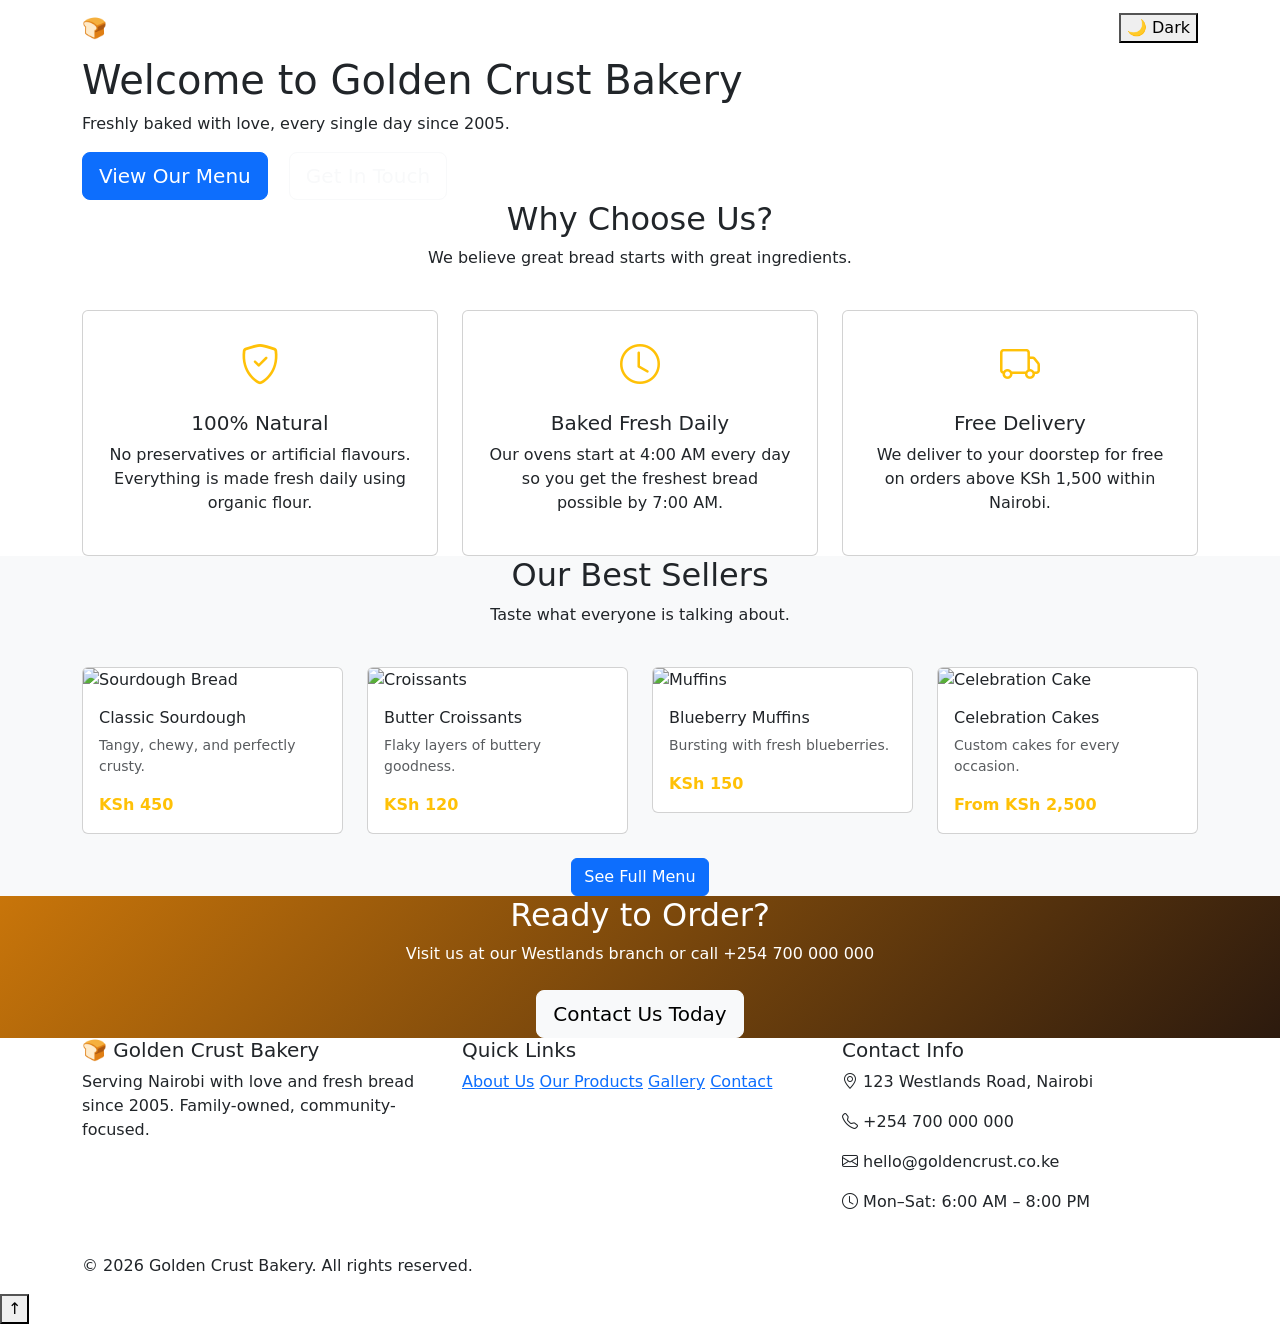
==== index.html @ a9cc8708 "Adding index html file and its contents" ====
<!DOCTYPE html>
<html lang="en">
<head>
  <meta charset="UTF-8" />
  <!-- This makes the page look right on mobile screens -->
  <meta name="viewport" content="width=device-width, initial-scale=1.0" />
  <title>Golden Crust Bakery – Home</title>

  <!-- Bootstrap 5 CSS (from CDN – no install needed) -->
  <link href="https://cdn.jsdelivr.net/npm/bootstrap@5.3.0/dist/css/bootstrap.min.css" rel="stylesheet" />

  <!-- Bootstrap Icons for nice icons -->
  <link href="https://cdn.jsdelivr.net/npm/bootstrap-icons@1.10.5/font/bootstrap-icons.css" rel="stylesheet" />

  <!-- Our custom CSS -->
  <link rel="stylesheet" href="css/style.css" />
</head>
<body>

  <!-- ===================== NAVIGATION BAR ===================== -->
  <nav class="navbar navbar-expand-lg navbar-dark sticky-top">
    <div class="container">
      <!-- Logo / Brand name -->
      <a class="navbar-brand" href="index.html">🍞 Golden Crust</a>

      <!-- This button appears on mobile to show/hide the menu -->
      <button class="navbar-toggler" type="button"
              data-bs-toggle="collapse" data-bs-target="#navbarNav">
        <span class="navbar-toggler-icon"></span>
      </button>

      <!-- Navigation links -->
      <div class="collapse navbar-collapse" id="navbarNav">
        <ul class="navbar-nav ms-auto align-items-center">
          <li class="nav-item"><a class="nav-link" href="index.html">Home</a></li>
          <li class="nav-item"><a class="nav-link" href="about.html">About</a></li>
          <li class="nav-item"><a class="nav-link" href="products.html">Products</a></li>
          <li class="nav-item"><a class="nav-link" href="gallery.html">Gallery</a></li>
          <li class="nav-item"><a class="nav-link" href="blog.html">Blog</a></li>
          <li class="nav-item"><a class="nav-link" href="faq.html">FAQ</a></li>
          <li class="nav-item"><a class="nav-link" href="testimonials.html">Reviews</a></li>
          <li class="nav-item"><a class="nav-link" href="contact.html">Contact</a></li>
          <!-- Dark mode toggle button -->
          <li class="nav-item ms-2">
            <button id="darkModeToggle">🌙 Dark</button>
          </li>
        </ul>
      </div>
    </div>
  </nav>

  <!-- ===================== HERO SECTION ===================== -->
  <section class="hero-section">
    <div class="container">
      <h1>Welcome to Golden Crust Bakery</h1>
      <p>Freshly baked with love, every single day since 2005.</p>
      <a href="products.html" class="btn btn-primary btn-lg me-3">View Our Menu</a>
      <a href="contact.html" class="btn btn-outline-light btn-lg">Get In Touch</a>
    </div>
  </section>

  <!-- ===================== FEATURES SECTION ===================== -->
  <section class="section-padding">
    <div class="container">
      <h2 class="section-title text-center">Why Choose Us?</h2>
      <p class="section-subtitle text-center">We believe great bread starts with great ingredients.</p>

      <!-- Bootstrap grid: 3 columns on desktop, 1 on mobile -->
      <div class="row g-4 mt-2">
        <div class="col-md-4">
          <div class="card text-center p-4">
            <i class="bi bi-shield-check fs-1 text-warning mb-3"></i>
            <h5>100% Natural</h5>
            <p>No preservatives or artificial flavours. Everything is made fresh daily using organic flour.</p>
          </div>
        </div>
        <div class="col-md-4">
          <div class="card text-center p-4">
            <i class="bi bi-clock fs-1 text-warning mb-3"></i>
            <h5>Baked Fresh Daily</h5>
            <p>Our ovens start at 4:00 AM every day so you get the freshest bread possible by 7:00 AM.</p>
          </div>
        </div>
        <div class="col-md-4">
          <div class="card text-center p-4">
            <i class="bi bi-truck fs-1 text-warning mb-3"></i>
            <h5>Free Delivery</h5>
            <p>We deliver to your doorstep for free on orders above KSh 1,500 within Nairobi.</p>
          </div>
        </div>
      </div>
    </div>
  </section>

  <!-- ===================== FEATURED PRODUCTS SECTION ===================== -->
  <section class="section-padding bg-light">
    <div class="container">
      <h2 class="section-title text-center">Our Best Sellers</h2>
      <p class="section-subtitle text-center">Taste what everyone is talking about.</p>

      <div class="row g-4 mt-2">
        <div class="col-md-3">
          <div class="card">
            <img src="https://placehold.co/400x250?text=Sourdough" class="card-img-top" alt="Sourdough Bread" />
            <div class="card-body">
              <h6 class="card-title">Classic Sourdough</h6>
              <p class="card-text text-muted small">Tangy, chewy, and perfectly crusty.</p>
              <strong class="text-warning">KSh 450</strong>
            </div>
          </div>
        </div>
        <div class="col-md-3">
          <div class="card">
            <img src="https://placehold.co/400x250?text=Croissants" class="card-img-top" alt="Croissants" />
            <div class="card-body">
              <h6 class="card-title">Butter Croissants</h6>
              <p class="card-text text-muted small">Flaky layers of buttery goodness.</p>
              <strong class="text-warning">KSh 120</strong>
            </div>
          </div>
        </div>
        <div class="col-md-3">
          <div class="card">
            <img src="https://placehold.co/400x250?text=Muffins" class="card-img-top" alt="Muffins" />
            <div class="card-body">
              <h6 class="card-title">Blueberry Muffins</h6>
              <p class="card-text text-muted small">Bursting with fresh blueberries.</p>
              <strong class="text-warning">KSh 150</strong>
            </div>
          </div>
        </div>
        <div class="col-md-3">
          <div class="card">
            <img src="https://placehold.co/400x250?text=Cake" class="card-img-top" alt="Celebration Cake" />
            <div class="card-body">
              <h6 class="card-title">Celebration Cakes</h6>
              <p class="card-text text-muted small">Custom cakes for every occasion.</p>
              <strong class="text-warning">From KSh 2,500</strong>
            </div>
          </div>
        </div>
      </div>

      <div class="text-center mt-4">
        <a href="products.html" class="btn btn-primary">See Full Menu</a>
      </div>
    </div>
  </section>

  <!-- ===================== CALL TO ACTION ===================== -->
  <section class="section-padding text-center" style="background: linear-gradient(135deg, #c8750a, #2c1a0e); color: white;">
    <div class="container">
      <h2>Ready to Order?</h2>
      <p class="mt-2 mb-4">Visit us at our Westlands branch or call +254 700 000 000</p>
      <a href="contact.html" class="btn btn-light btn-lg">Contact Us Today</a>
    </div>
  </section>

  <!-- ===================== FOOTER ===================== -->
  <footer>
    <div class="container">
      <div class="row">
        <div class="col-md-4 mb-4">
          <h5>🍞 Golden Crust Bakery</h5>
          <p>Serving Nairobi with love and fresh bread since 2005. Family-owned, community-focused.</p>
        </div>
        <div class="col-md-4 mb-4">
          <h5>Quick Links</h5>
          <a href="about.html">About Us</a>
          <a href="products.html">Our Products</a>
          <a href="gallery.html">Gallery</a>
          <a href="contact.html">Contact</a>
        </div>
        <div class="col-md-4 mb-4">
          <h5>Contact Info</h5>
          <p><i class="bi bi-geo-alt"></i> 123 Westlands Road, Nairobi</p>
          <p><i class="bi bi-telephone"></i> +254 700 000 000</p>
          <p><i class="bi bi-envelope"></i> hello@goldencrust.co.ke</p>
          <p><i class="bi bi-clock"></i> Mon–Sat: 6:00 AM – 8:00 PM</p>
        </div>
      </div>
      <div class="footer-bottom">
        <p>© 2026 Golden Crust Bakery. All rights reserved.</p>
      </div>
    </div>
  </footer>

  <!-- Back to Top Button -->
  <button id="backToTop" title="Go to top">↑</button>

  <!-- Bootstrap 5 JavaScript (must be at the bottom, before </body>) -->
  <script src="https://cdn.jsdelivr.net/npm/bootstrap@5.3.0/dist/js/bootstrap.bundle.min.js"></script>
  <!-- Our custom JavaScript -->
  <script src="js/main.js"></script>
</body>
</html>
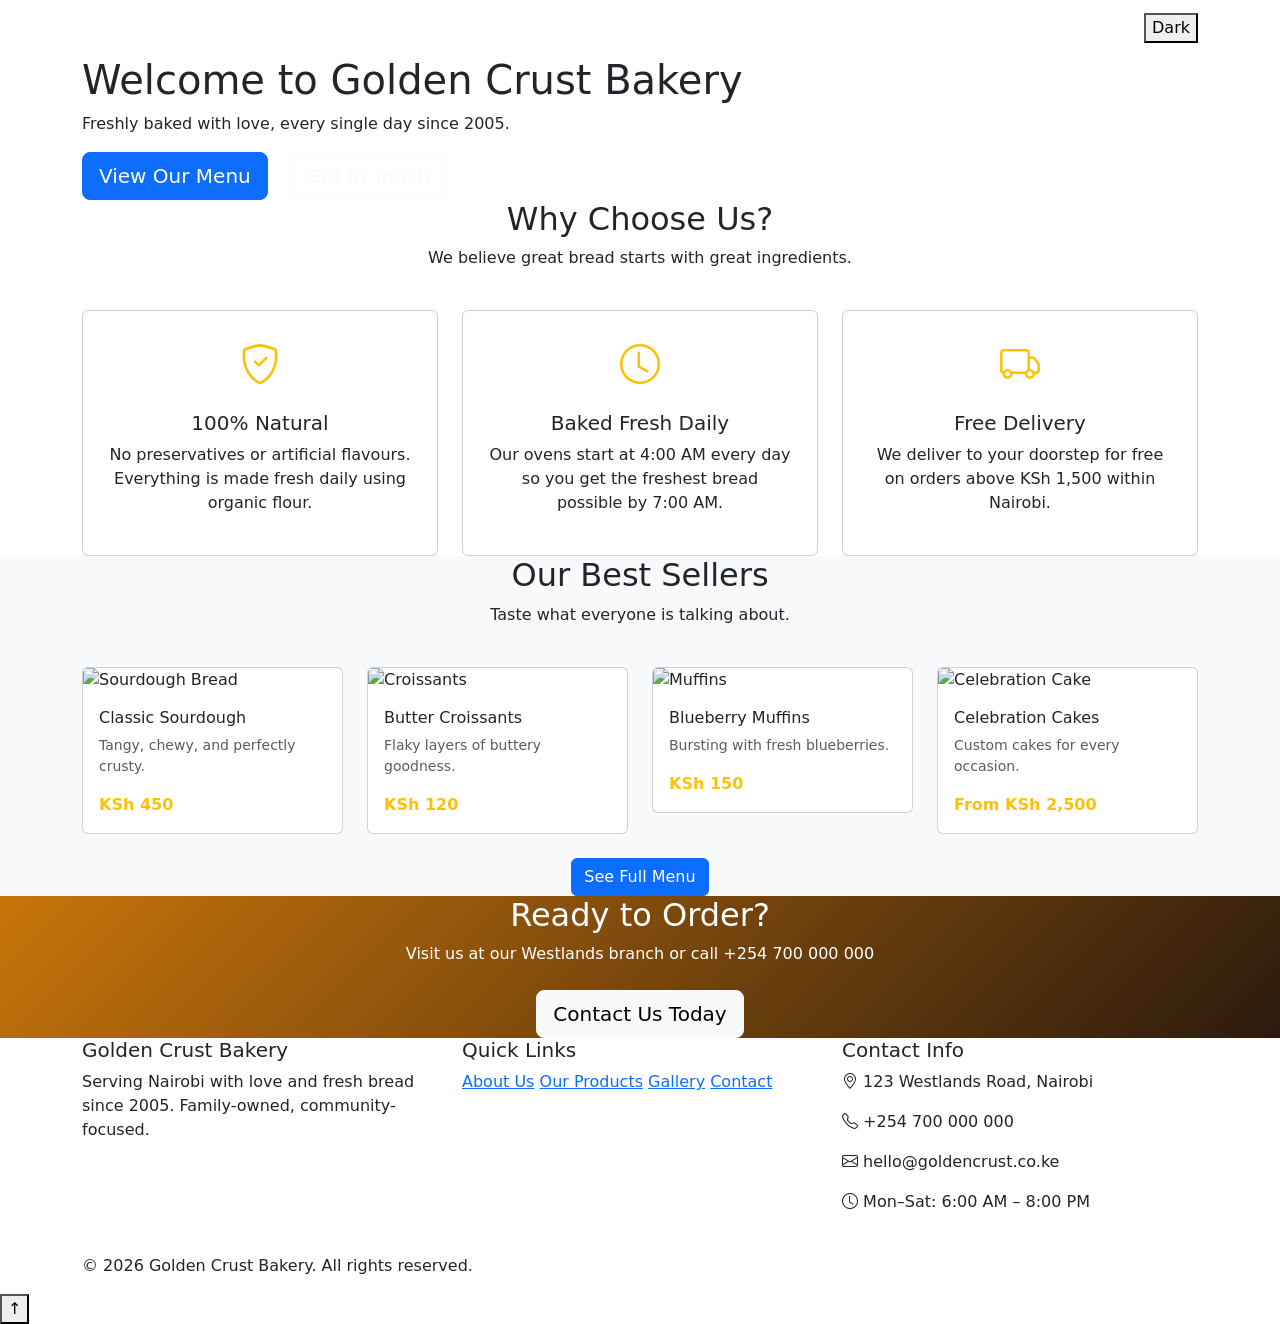
==== commit 8302c212: "Add contact form to contact.html with validation and success message" ====
--- a/index.html
+++ b/index.html
@@ -6,7 +6,7 @@
   <meta name="viewport" content="width=device-width, initial-scale=1.0" />
   <title>Golden Crust Bakery – Home</title>
 
-  <!-- Bootstrap 5 CSS (from CDN – no install needed) -->
+  <!-- Bootstrap 5 CSS -->
   <link href="https://cdn.jsdelivr.net/npm/bootstrap@5.3.0/dist/css/bootstrap.min.css" rel="stylesheet" />
 
   <!-- Bootstrap Icons for nice icons -->
@@ -21,7 +21,7 @@
   <nav class="navbar navbar-expand-lg navbar-dark sticky-top">
     <div class="container">
       <!-- Logo / Brand name -->
-      <a class="navbar-brand" href="index.html">🍞 Golden Crust</a>
+      <a class="navbar-brand" href="index.html">Golden Crust</a>
 
       <!-- This button appears on mobile to show/hide the menu -->
       <button class="navbar-toggler" type="button"
@@ -42,7 +42,7 @@
           <li class="nav-item"><a class="nav-link" href="contact.html">Contact</a></li>
           <!-- Dark mode toggle button -->
           <li class="nav-item ms-2">
-            <button id="darkModeToggle">🌙 Dark</button>
+            <button id="darkModeToggle">Dark</button>
           </li>
         </ul>
       </div>
@@ -161,7 +161,7 @@
     <div class="container">
       <div class="row">
         <div class="col-md-4 mb-4">
-          <h5>🍞 Golden Crust Bakery</h5>
+          <h5>Golden Crust Bakery</h5>
           <p>Serving Nairobi with love and fresh bread since 2005. Family-owned, community-focused.</p>
         </div>
         <div class="col-md-4 mb-4">
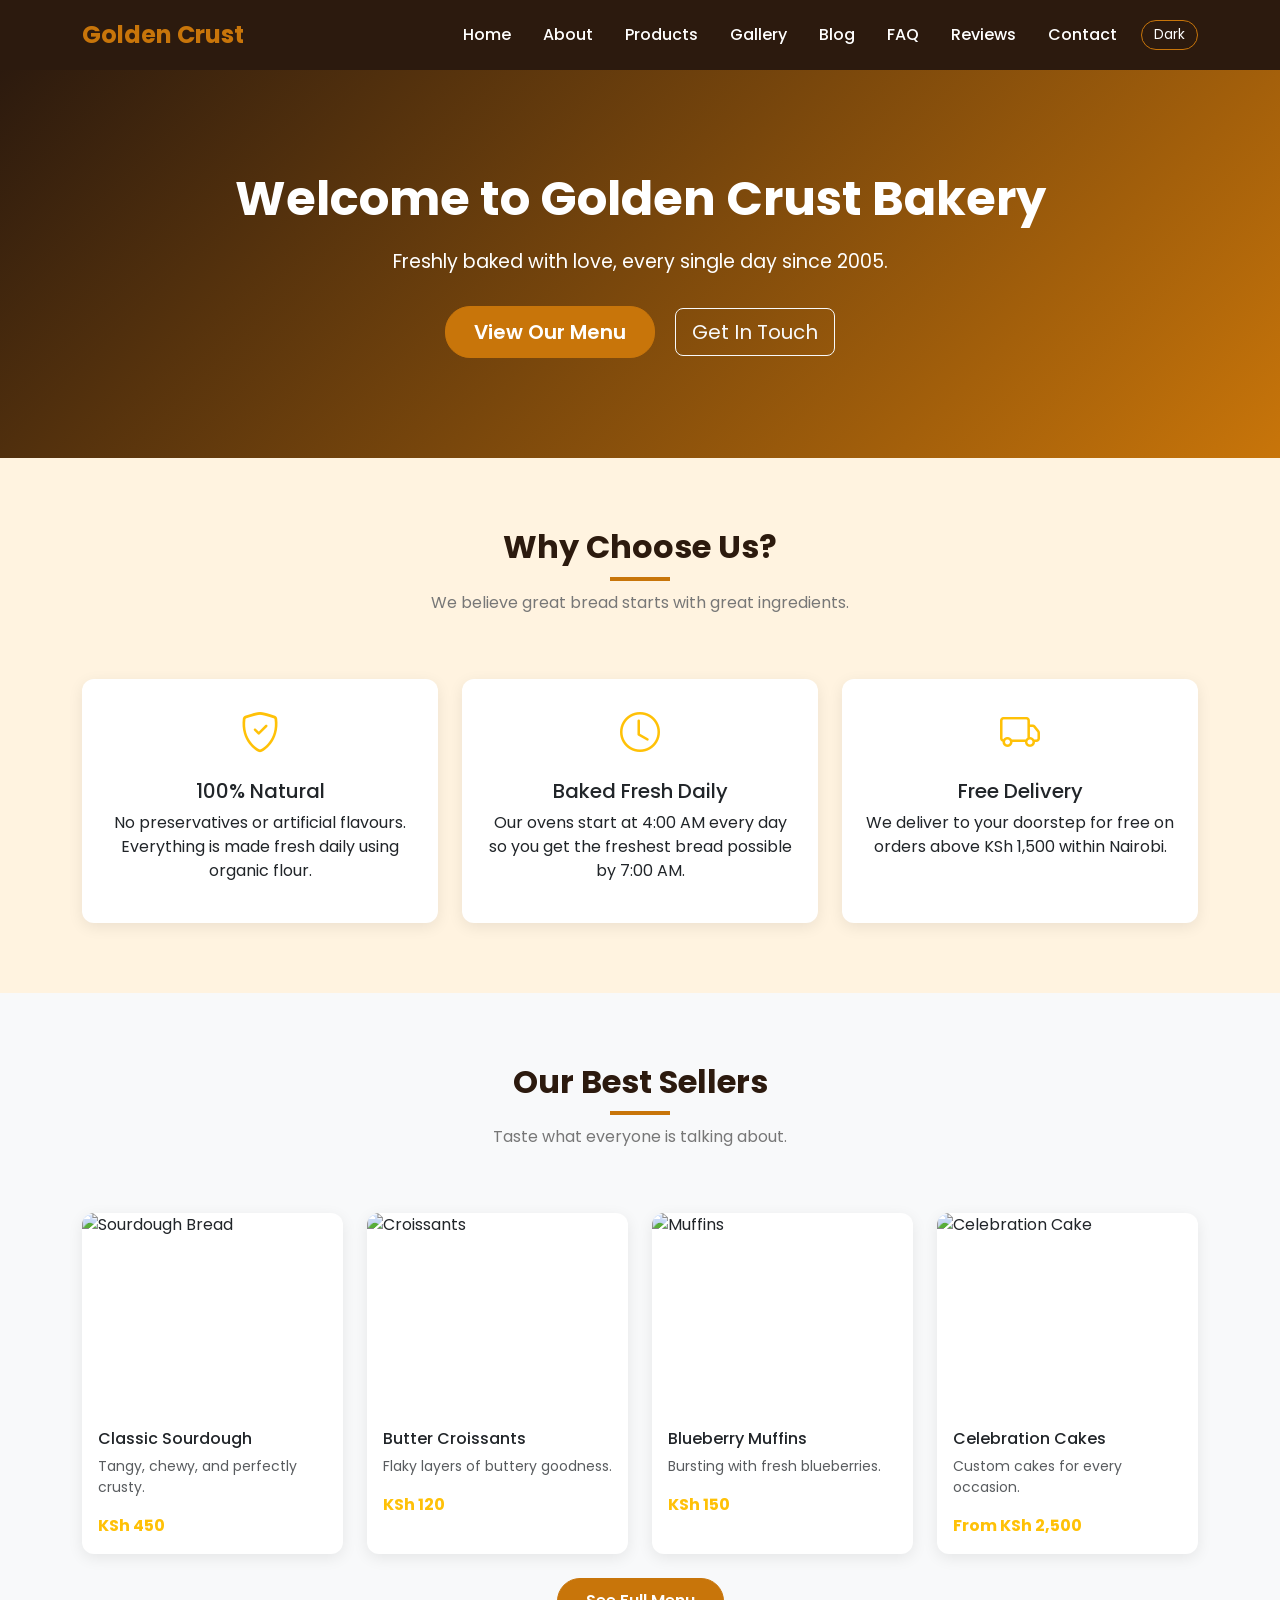
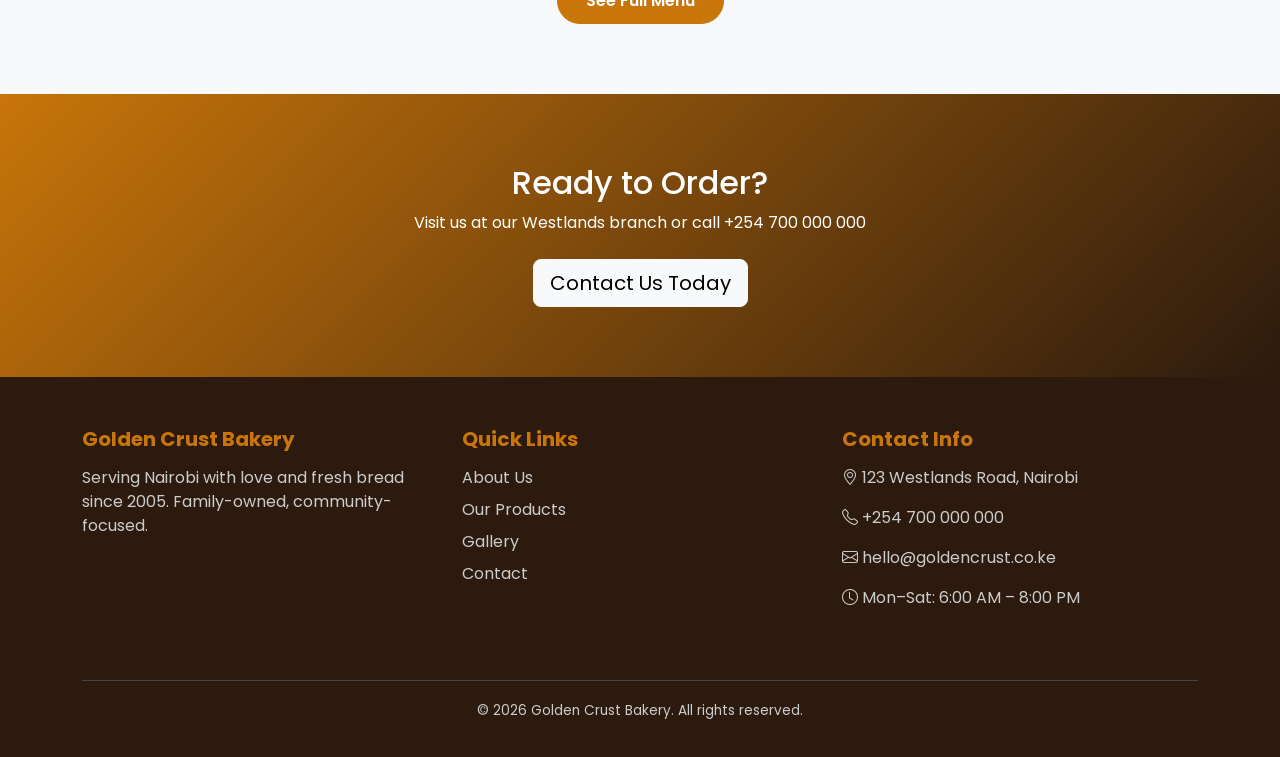
==== commit 101a3bb7: "add products page" ====
--- a/index.html
+++ b/index.html
@@ -180,7 +180,7 @@
         </div>
       </div>
       <div class="footer-bottom">
-        <p>© 2026 Golden Crust Bakery. All rights reserved.</p>
+        <p>&#169 2026 Golden Crust Bakery. All rights reserved.</p>
       </div>
     </div>
   </footer>
--- a/css/style.css
+++ b/css/style.css
@@ -0,0 +1,257 @@
+
+@import url('https://fonts.googleapis.com/css2?family=Poppins:wght@300;400;600;700&display=swap');
+
+:root {
+  --primary-color: #c8750a;   
+  --secondary-color: #fff3e0;  
+  --dark-color: #2c1a0e;      
+  --text-color: #333333;
+  --light-gray: #f5f5f5;
+  --white: #ffffff;
+  --footer-bg: #2c1a0e;
+}
+
+/* Dark mode variables */
+body.dark-mode {
+  --secondary-color: #1a1a2e;
+  --text-color: #e0e0e0;
+  --white: #16213e;
+  --light-gray: #0f3460;
+}
+
+* {
+  margin: 0;
+  padding: 0;
+  box-sizing: border-box;
+}
+
+body {
+  font-family: 'Poppins', sans-serif;
+  color: var(--text-color);
+  background-color: var(--secondary-color);
+  transition: background-color 0.3s, color 0.3s; 
+}
+
+
+.navbar {
+  background-color: var(--dark-color) !important;
+  padding: 12px 0;
+}
+
+.navbar-brand {
+  font-size: 1.5rem;
+  font-weight: 700;
+  color: var(--primary-color) !important;
+}
+
+.nav-link {
+  color: var(--white) !important;
+  font-weight: 500;
+  margin: 0 8px;
+  transition: color 0.3s;
+}
+
+.nav-link:hover,
+.nav-link.active {
+  color: var(--primary-color) !important;
+}
+
+
+#darkModeToggle {
+  background: none;
+  border: 1px solid var(--primary-color);
+  color: var(--white);
+  border-radius: 20px;
+  padding: 4px 12px;
+  cursor: pointer;
+  font-size: 0.85rem;
+  transition: all 0.3s;
+}
+
+#darkModeToggle:hover {
+  background-color: var(--primary-color);
+}
+.hero-section {
+  background: linear-gradient(135deg, var(--dark-color), var(--primary-color));
+  color: var(--white);
+  padding: 100px 0;
+  text-align: center;
+}
+
+.hero-section h1 {
+  font-size: 3rem;
+  font-weight: 700;
+  margin-bottom: 20px;
+}
+
+.hero-section p {
+  font-size: 1.2rem;
+  margin-bottom: 30px;
+}
+.section-padding {
+  padding: 70px 0;
+}
+
+.section-title {
+  font-size: 2rem;
+  font-weight: 700;
+  color: var(--dark-color);
+  margin-bottom: 10px;
+}
+
+.section-subtitle {
+  color: #777;
+  margin-bottom: 40px;
+}
+
+.section-title::after {
+  content: '';
+  display: block;
+  width: 60px;
+  height: 4px;
+  background-color: var(--primary-color);
+  margin: 10px auto 0;
+}
+
+.card {
+  border: none;
+  border-radius: 12px;
+  box-shadow: 0 4px 15px rgba(0,0,0,0.08);
+  transition: transform 0.3s, box-shadow 0.3s;
+  background-color: var(--white);
+  height: 100%; /* Makes all cards in a row equal height */
+}
+
+.card:hover {
+  transform: translateY(-6px);
+  box-shadow: 0 8px 25px rgba(0,0,0,0.15);
+}
+
+.card-img-top {
+  border-radius: 12px 12px 0 0;
+  height: 200px;
+  object-fit: cover; /* Makes images fill the space neatly */
+}
+
+
+.btn-primary {
+  background-color: var(--primary-color);
+  border-color: var(--primary-color);
+  border-radius: 25px;
+  padding: 10px 28px;
+  font-weight: 600;
+  transition: all 0.3s;
+}
+
+.btn-primary:hover {
+  background-color: var(--dark-color);
+  border-color: var(--dark-color);
+  transform: scale(1.05);
+}
+
+.btn-outline-primary {
+  border-color: var(--primary-color);
+  color: var(--primary-color);
+  border-radius: 25px;
+  padding: 10px 28px;
+  font-weight: 600;
+}
+
+.btn-outline-primary:hover {
+  background-color: var(--primary-color);
+  color: var(--white);
+}
+footer {
+  background-color: var(--footer-bg);
+  color: #ccc;
+  padding: 50px 0 20px;
+}
+
+footer h5 {
+  color: var(--primary-color);
+  font-weight: 700;
+  margin-bottom: 15px;
+}
+
+footer a {
+  color: #ccc;
+  text-decoration: none;
+  display: block;
+  margin-bottom: 8px;
+  transition: color 0.3s;
+}
+
+footer a:hover {
+  color: var(--primary-color);
+}
+
+.footer-bottom {
+  border-top: 1px solid #444;
+  padding-top: 20px;
+  margin-top: 30px;
+  text-align: center;
+  font-size: 0.85rem;
+}
+
+
+
+.form-control {
+  border-radius: 8px;
+  border: 1px solid #ddd;
+  padding: 12px 15px;
+  transition: border-color 0.3s;
+}
+
+.form-control:focus {
+  border-color: var(--primary-color);
+  box-shadow: 0 0 0 3px rgba(200, 117, 10, 0.15);
+}
+
+
+.error-message {
+  color: #dc3545;
+  font-size: 0.82rem;
+  margin-top: 4px;
+  display: none; /* Hidden until needed */
+}
+
+.error-message.show {
+  display: block;
+}
+
+
+#backToTop {
+  position: fixed;
+  bottom: 25px;
+  right: 25px;
+  background-color: var(--primary-color);
+  color: white;
+  border: none;
+  border-radius: 50%;
+  width: 44px;
+  height: 44px;
+  font-size: 1.2rem;
+  cursor: pointer;
+  display: none; /* Hidden until user scrolls */
+  z-index: 999;
+  transition: opacity 0.3s;
+}
+
+
+@media (max-width: 768px) {
+  .hero-section h1 {
+    font-size: 2rem;
+  }
+
+  .hero-section p {
+    font-size: 1rem;
+  }
+
+  .section-padding {
+    padding: 45px 0;
+  }
+
+  .section-title {
+    font-size: 1.6rem;
+  }
+}
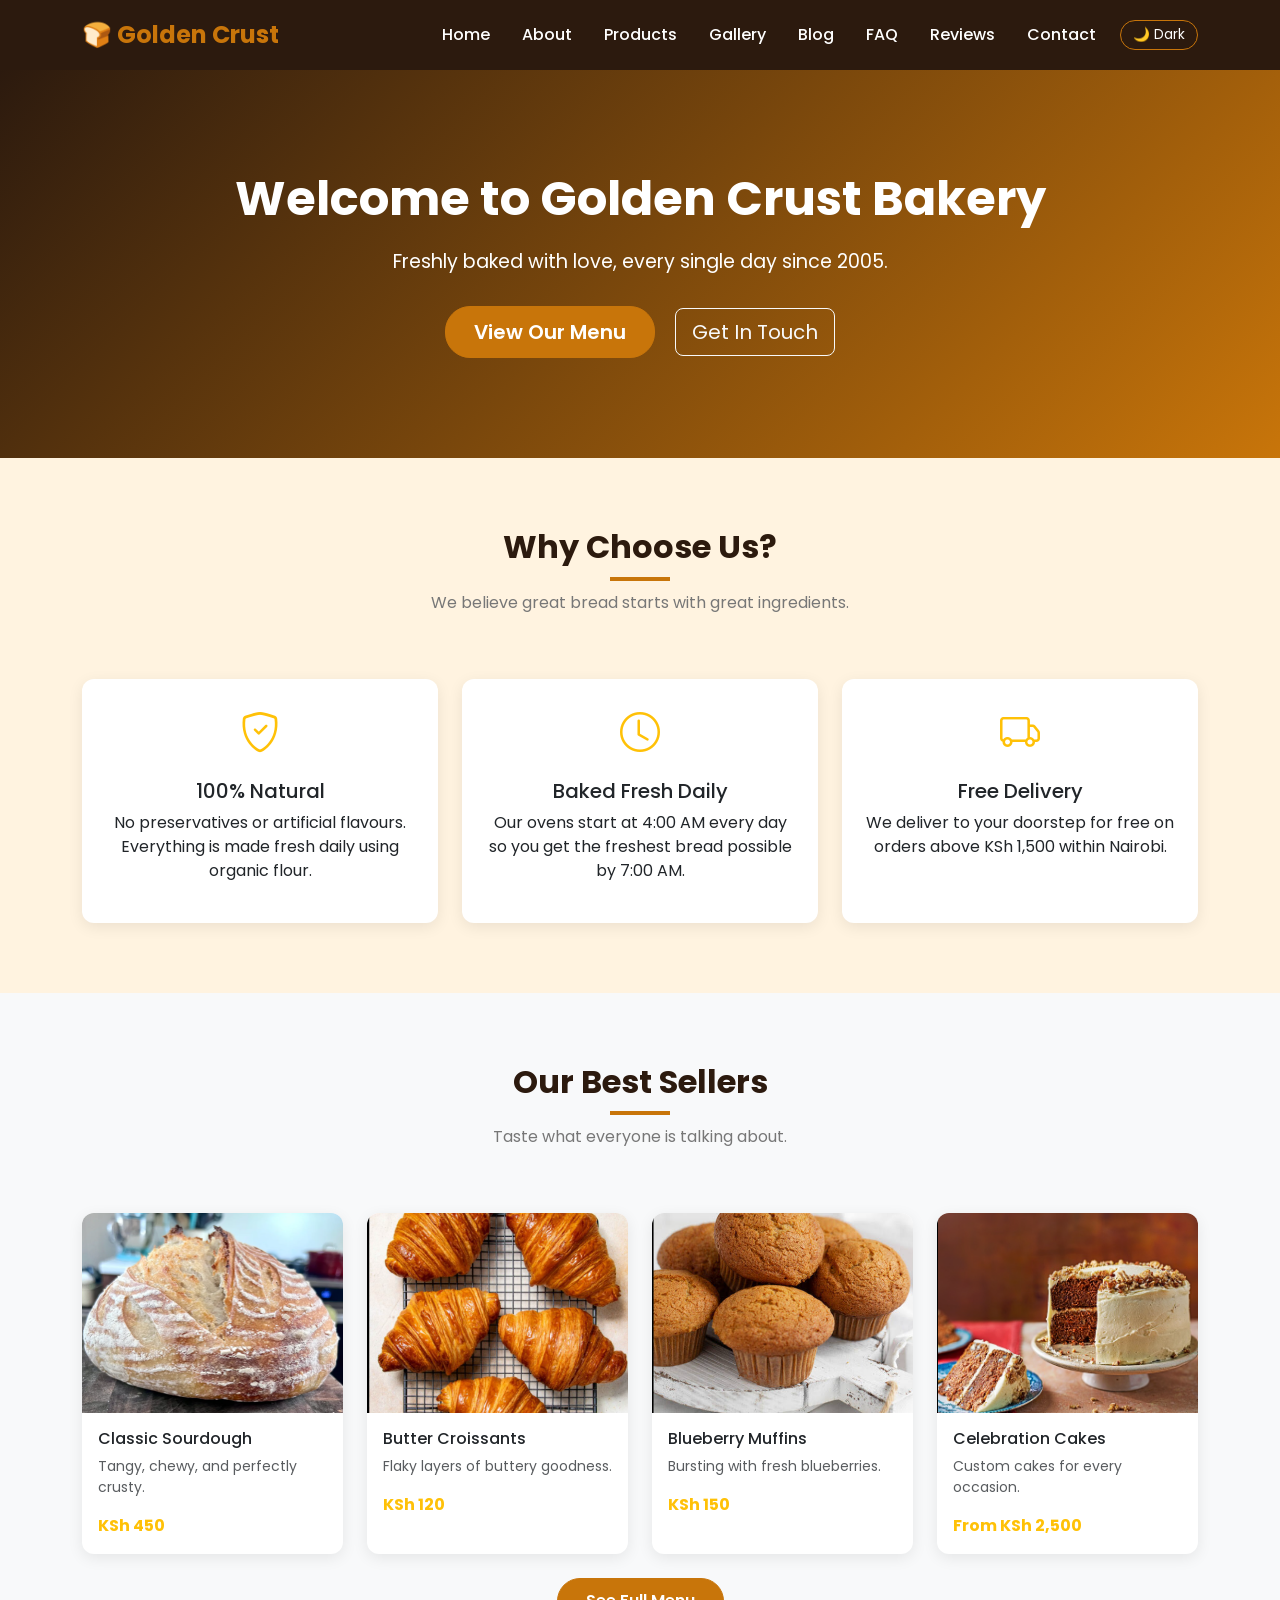
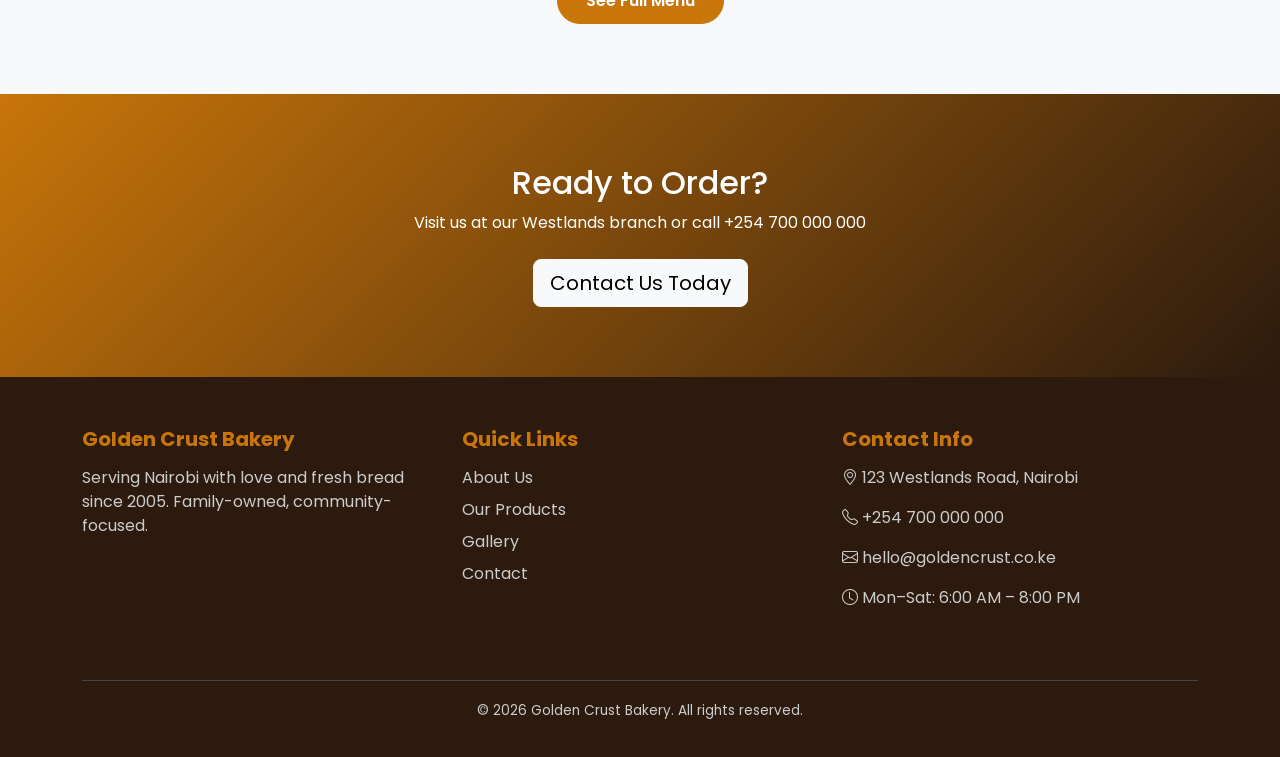
==== commit c2f58987: "Add contact information and footer sections to contact.html" ====
--- a/index.html
+++ b/index.html
@@ -2,34 +2,22 @@
 <html lang="en">
 <head>
   <meta charset="UTF-8" />
-  <!-- This makes the page look right on mobile screens -->
   <meta name="viewport" content="width=device-width, initial-scale=1.0" />
   <title>Golden Crust Bakery – Home</title>
-
-  <!-- Bootstrap 5 CSS -->
   <link href="https://cdn.jsdelivr.net/npm/bootstrap@5.3.0/dist/css/bootstrap.min.css" rel="stylesheet" />
-
-  <!-- Bootstrap Icons for nice icons -->
   <link href="https://cdn.jsdelivr.net/npm/bootstrap-icons@1.10.5/font/bootstrap-icons.css" rel="stylesheet" />
-
-  <!-- Our custom CSS -->
   <link rel="stylesheet" href="css/style.css" />
 </head>
 <body>
 
-  <!-- ===================== NAVIGATION BAR ===================== -->
+  <!-- NAVIGATION BAR -->
   <nav class="navbar navbar-expand-lg navbar-dark sticky-top">
     <div class="container">
-      <!-- Logo / Brand name -->
-      <a class="navbar-brand" href="index.html">Golden Crust</a>
-
-      <!-- This button appears on mobile to show/hide the menu -->
+      <a class="navbar-brand" href="index.html">🍞 Golden Crust</a>
       <button class="navbar-toggler" type="button"
               data-bs-toggle="collapse" data-bs-target="#navbarNav">
         <span class="navbar-toggler-icon"></span>
       </button>
-
-      <!-- Navigation links -->
       <div class="collapse navbar-collapse" id="navbarNav">
         <ul class="navbar-nav ms-auto align-items-center">
           <li class="nav-item"><a class="nav-link" href="index.html">Home</a></li>
@@ -40,16 +28,15 @@
           <li class="nav-item"><a class="nav-link" href="faq.html">FAQ</a></li>
           <li class="nav-item"><a class="nav-link" href="testimonials.html">Reviews</a></li>
           <li class="nav-item"><a class="nav-link" href="contact.html">Contact</a></li>
-          <!-- Dark mode toggle button -->
           <li class="nav-item ms-2">
-            <button id="darkModeToggle">Dark</button>
+            <button id="darkModeToggle">🌙 Dark</button>
           </li>
         </ul>
       </div>
     </div>
   </nav>
 
-  <!-- ===================== HERO SECTION ===================== -->
+  <!-- HERO SECTION -->
   <section class="hero-section">
     <div class="container">
       <h1>Welcome to Golden Crust Bakery</h1>
@@ -59,13 +46,11 @@
     </div>
   </section>
 
-  <!-- ===================== FEATURES SECTION ===================== -->
+  <!-- FEATURES SECTION -->
   <section class="section-padding">
     <div class="container">
       <h2 class="section-title text-center">Why Choose Us?</h2>
       <p class="section-subtitle text-center">We believe great bread starts with great ingredients.</p>
-
-      <!-- Bootstrap grid: 3 columns on desktop, 1 on mobile -->
       <div class="row g-4 mt-2">
         <div class="col-md-4">
           <div class="card text-center p-4">
@@ -92,16 +77,18 @@
     </div>
   </section>
 
-  <!-- ===================== FEATURED PRODUCTS SECTION ===================== -->
+  <!-- FEATURED PRODUCTS SECTION -->
   <section class="section-padding bg-light">
     <div class="container">
       <h2 class="section-title text-center">Our Best Sellers</h2>
       <p class="section-subtitle text-center">Taste what everyone is talking about.</p>
 
       <div class="row g-4 mt-2">
+
+        <!-- Sourdough -->
         <div class="col-md-3">
           <div class="card">
-            <img src="https://placehold.co/400x250?text=Sourdough" class="card-img-top" alt="Sourdough Bread" />
+            <img src="images/Sourdough.png" class="card-img-top" alt="Sourdough Bread" />
             <div class="card-body">
               <h6 class="card-title">Classic Sourdough</h6>
               <p class="card-text text-muted small">Tangy, chewy, and perfectly crusty.</p>
@@ -109,9 +96,11 @@
             </div>
           </div>
         </div>
+
+        <!-- Croissants -->
         <div class="col-md-3">
           <div class="card">
-            <img src="https://placehold.co/400x250?text=Croissants" class="card-img-top" alt="Croissants" />
+            <img src="images/Croissants.png" class="card-img-top" alt="Croissants" />
             <div class="card-body">
               <h6 class="card-title">Butter Croissants</h6>
               <p class="card-text text-muted small">Flaky layers of buttery goodness.</p>
@@ -119,9 +108,11 @@
             </div>
           </div>
         </div>
+
+        <!-- Muffins -->
         <div class="col-md-3">
           <div class="card">
-            <img src="https://placehold.co/400x250?text=Muffins" class="card-img-top" alt="Muffins" />
+            <img src="images/Muffins.png" class="card-img-top" alt="Muffins" />
             <div class="card-body">
               <h6 class="card-title">Blueberry Muffins</h6>
               <p class="card-text text-muted small">Bursting with fresh blueberries.</p>
@@ -129,9 +120,11 @@
             </div>
           </div>
         </div>
+
+        <!-- Cake -->
         <div class="col-md-3">
           <div class="card">
-            <img src="https://placehold.co/400x250?text=Cake" class="card-img-top" alt="Celebration Cake" />
+            <img src="images/Cake.png" class="card-img-top" alt="Celebration Cake" />
             <div class="card-body">
               <h6 class="card-title">Celebration Cakes</h6>
               <p class="card-text text-muted small">Custom cakes for every occasion.</p>
@@ -139,6 +132,7 @@
             </div>
           </div>
         </div>
+
       </div>
 
       <div class="text-center mt-4">
@@ -147,7 +141,7 @@
     </div>
   </section>
 
-  <!-- ===================== CALL TO ACTION ===================== -->
+  <!-- CALL TO ACTION -->
   <section class="section-padding text-center" style="background: linear-gradient(135deg, #c8750a, #2c1a0e); color: white;">
     <div class="container">
       <h2>Ready to Order?</h2>
@@ -156,7 +150,7 @@
     </div>
   </section>
 
-  <!-- ===================== FOOTER ===================== -->
+  <!-- FOOTER -->
   <footer>
     <div class="container">
       <div class="row">
@@ -180,17 +174,14 @@
         </div>
       </div>
       <div class="footer-bottom">
-        <p>&#169 2026 Golden Crust Bakery. All rights reserved.</p>
+        <p>&copy; 2026 Golden Crust Bakery. All rights reserved.</p>
       </div>
     </div>
   </footer>
 
-  <!-- Back to Top Button -->
   <button id="backToTop" title="Go to top">↑</button>
 
-  <!-- Bootstrap 5 JavaScript (must be at the bottom, before </body>) -->
   <script src="https://cdn.jsdelivr.net/npm/bootstrap@5.3.0/dist/js/bootstrap.bundle.min.js"></script>
-  <!-- Our custom JavaScript -->
   <script src="js/main.js"></script>
 </body>
-</html>+</html>
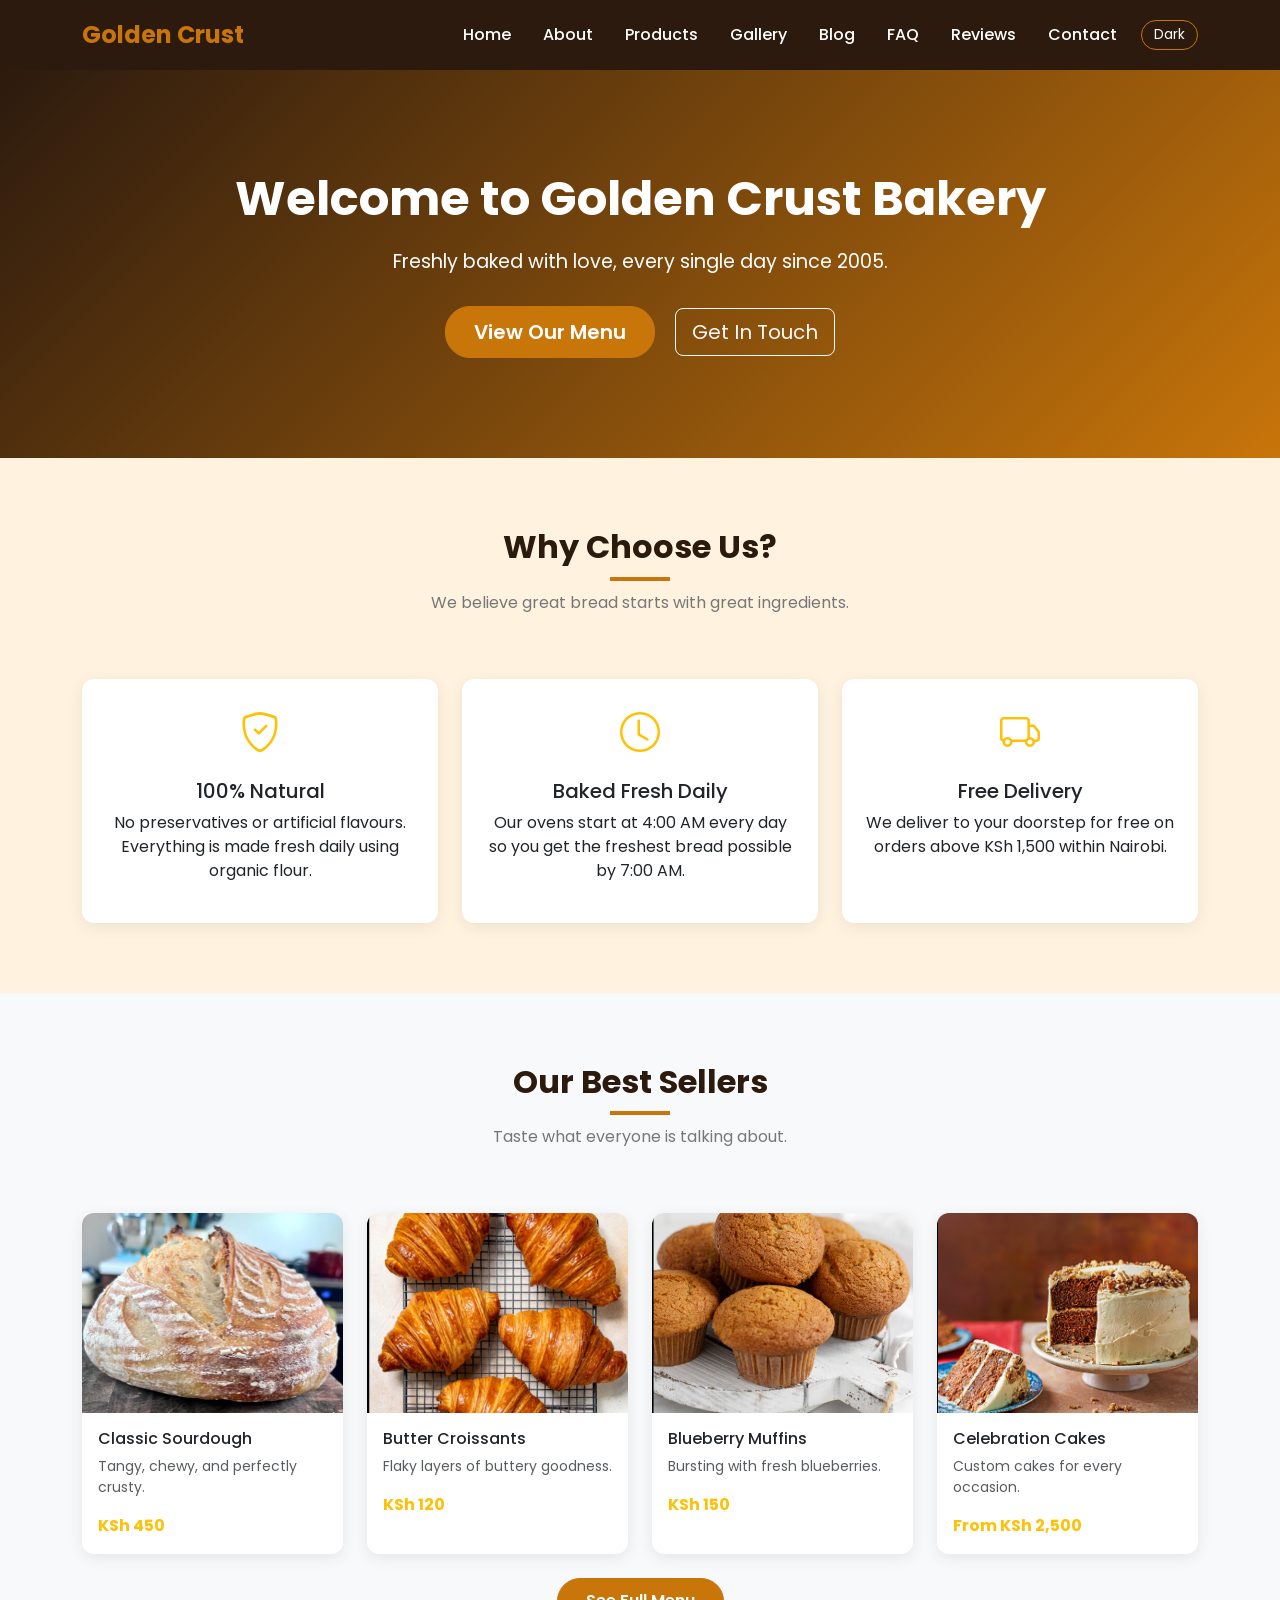
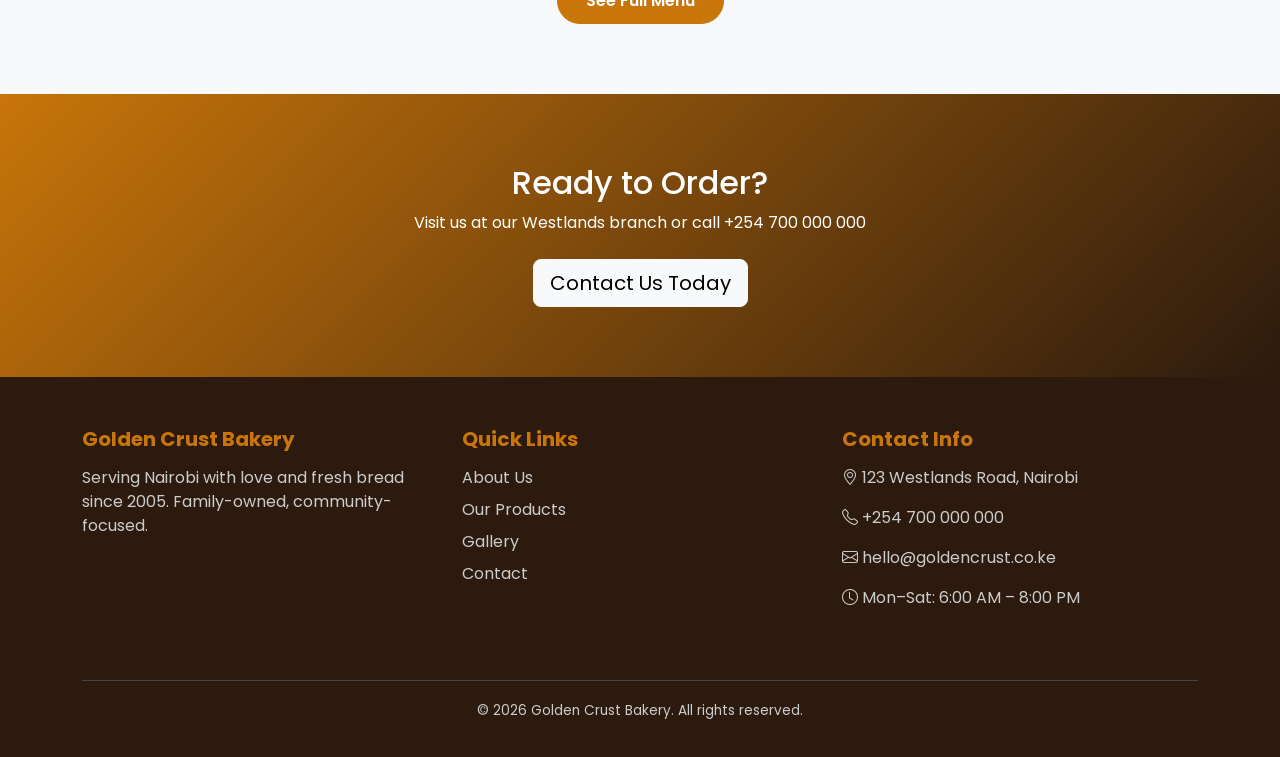
==== commit 44618dd1: "Add new Reviews page." ====
--- a/index.html
+++ b/index.html
@@ -13,7 +13,7 @@
   <!-- NAVIGATION BAR -->
   <nav class="navbar navbar-expand-lg navbar-dark sticky-top">
     <div class="container">
-      <a class="navbar-brand" href="index.html">🍞 Golden Crust</a>
+      <a class="navbar-brand" href="index.html">Golden Crust</a>
       <button class="navbar-toggler" type="button"
               data-bs-toggle="collapse" data-bs-target="#navbarNav">
         <span class="navbar-toggler-icon"></span>
@@ -29,7 +29,7 @@
           <li class="nav-item"><a class="nav-link" href="testimonials.html">Reviews</a></li>
           <li class="nav-item"><a class="nav-link" href="contact.html">Contact</a></li>
           <li class="nav-item ms-2">
-            <button id="darkModeToggle">🌙 Dark</button>
+            <button id="darkModeToggle">Dark</button>
           </li>
         </ul>
       </div>
@@ -174,7 +174,7 @@
         </div>
       </div>
       <div class="footer-bottom">
-        <p>&copy; 2026 Golden Crust Bakery. All rights reserved.</p>
+        <p>&#169; 2026 Golden Crust Bakery. All rights reserved.</p>
       </div>
     </div>
   </footer>
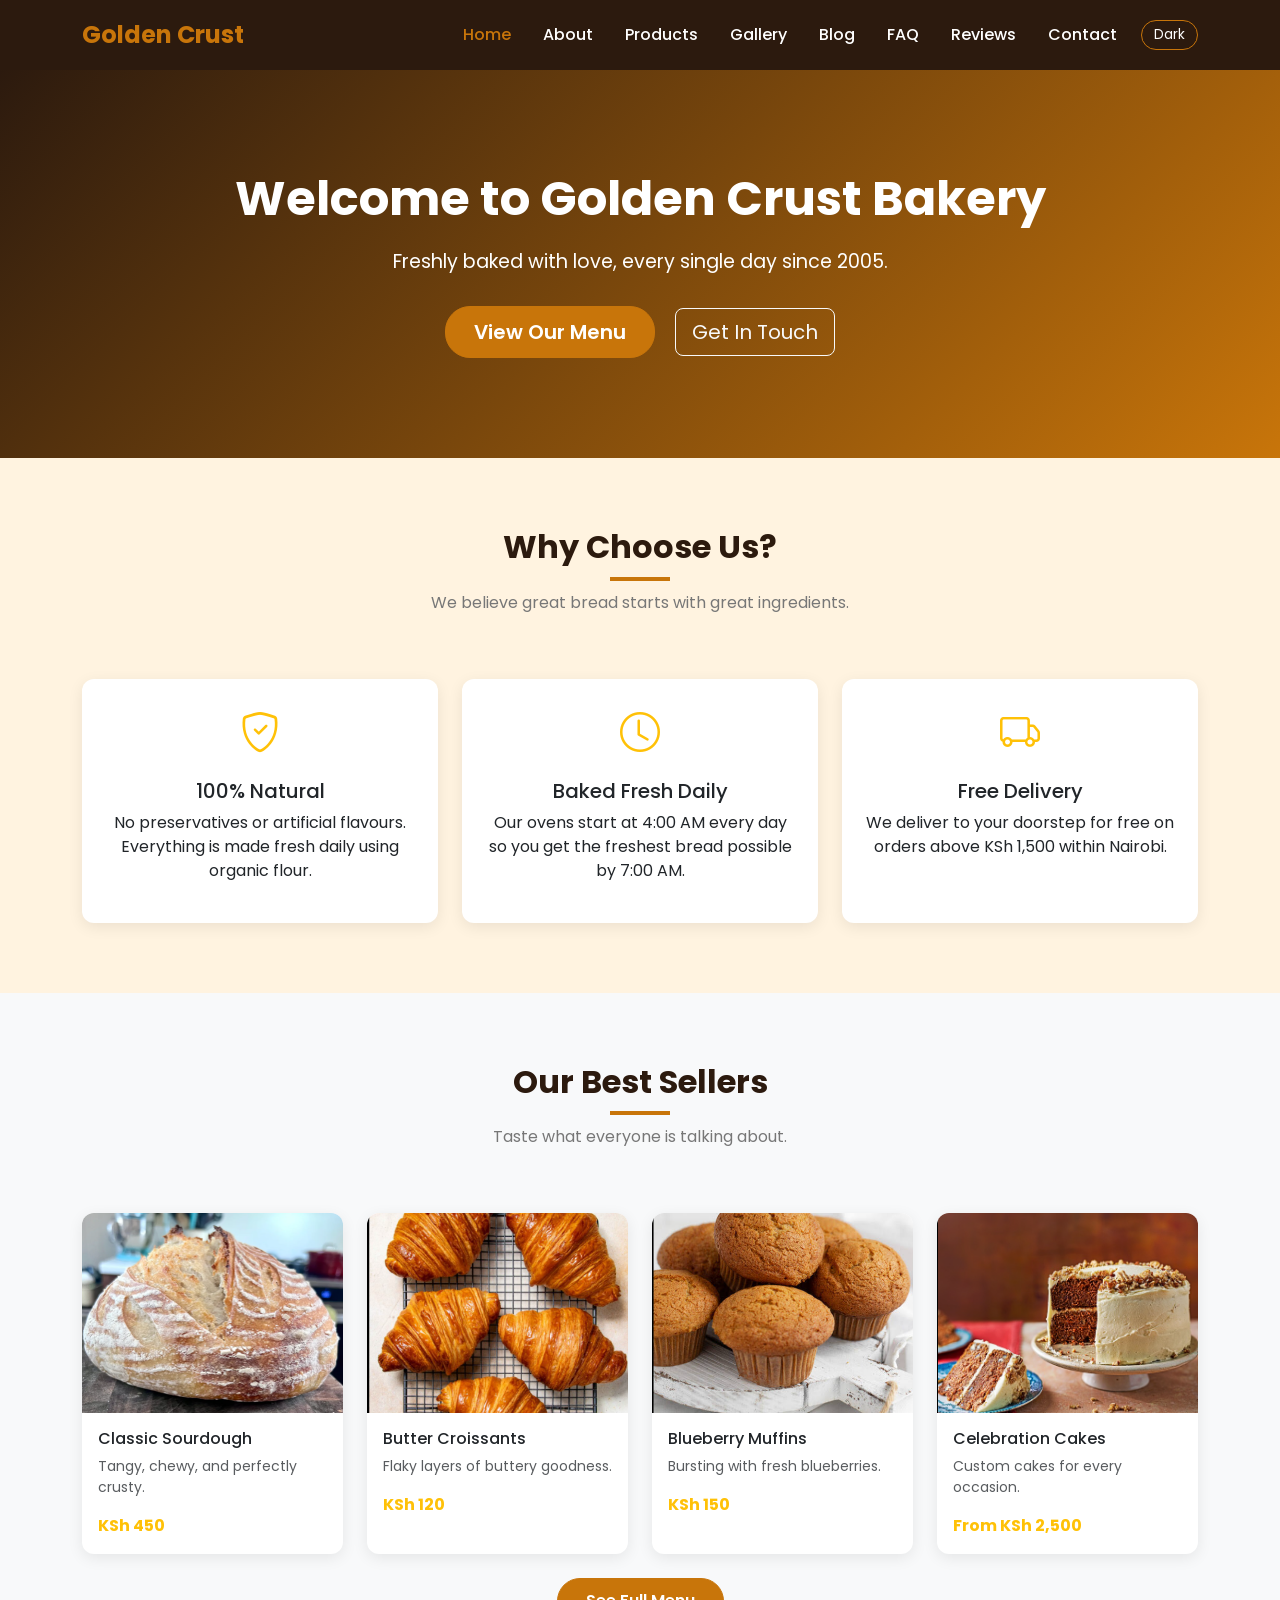
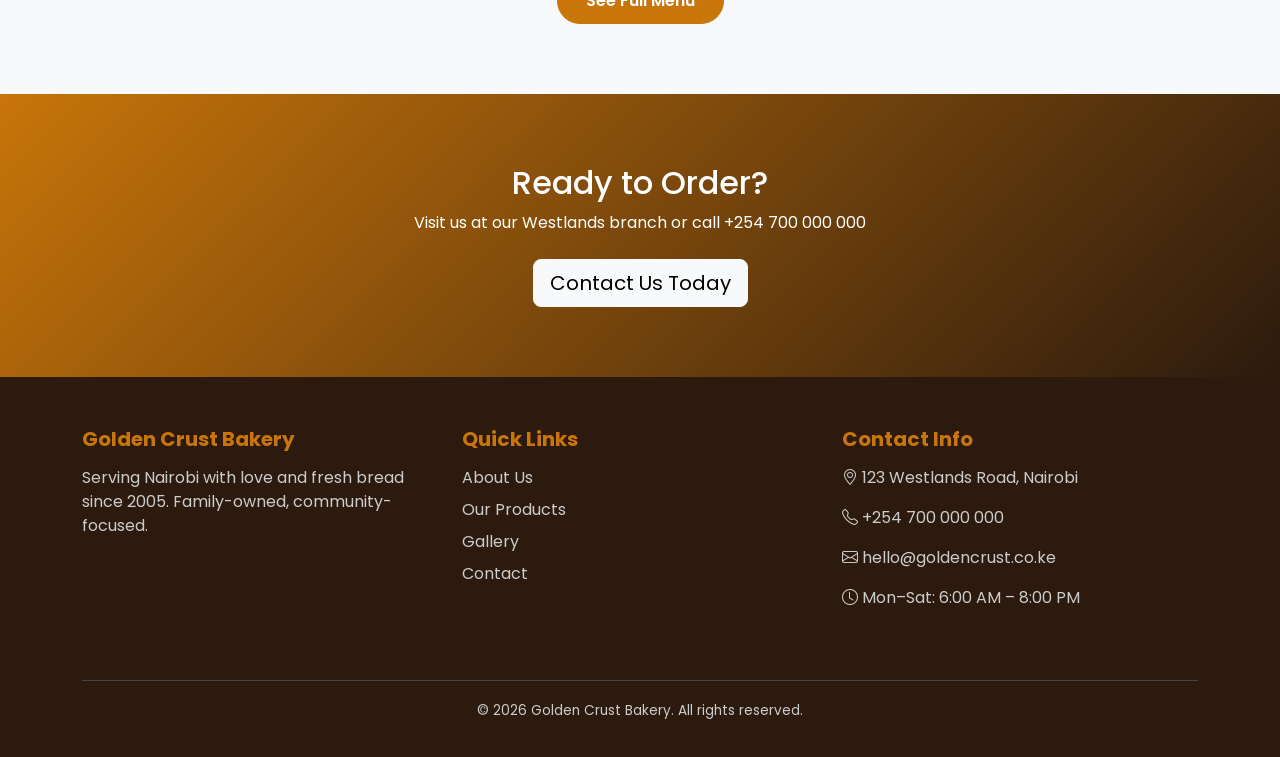
==== commit dad04589: "Changes" ====
--- a/index.html
+++ b/index.html
@@ -174,7 +174,7 @@
         </div>
       </div>
       <div class="footer-bottom">
-        <p>&#169; 2026 Golden Crust Bakery. All rights reserved.</p>
+        <p>&#169 2026 Golden Crust Bakery. All rights reserved.</p>
       </div>
     </div>
   </footer>
